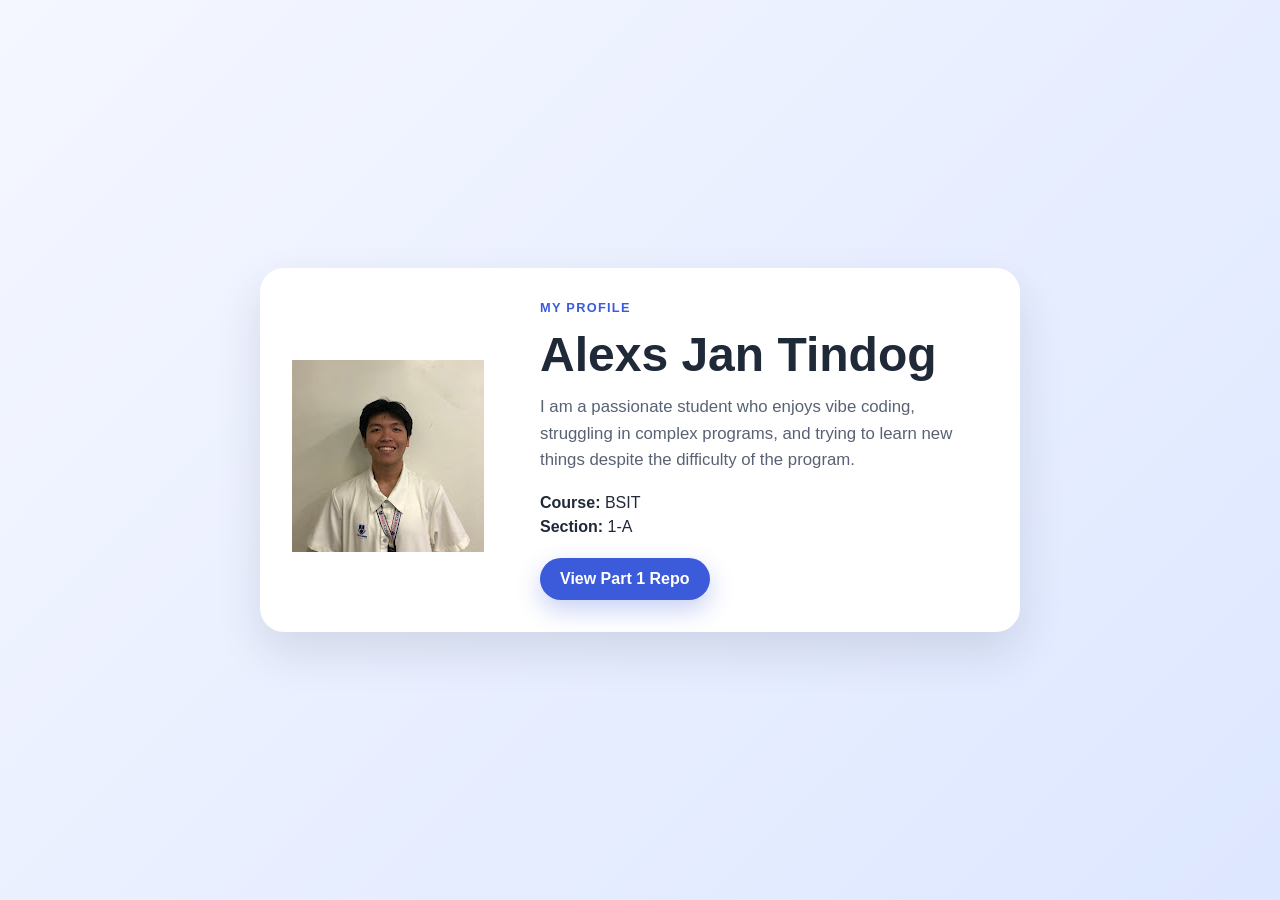
==== index.html @ 2eb02b96 "Add files via upload" ====
<!DOCTYPE html>
<html lang="en">
  <head>
    <meta charset="UTF-8" />
    <meta name="viewport" content="width=device-width, initial-scale=1.0" />
    <title>My Personal Page</title>
    <link rel="stylesheet" href="style.css" />
  </head>
  <body>
    <main class="page">
      <section class="profile-card">
        <div class="avatar">
          <img src="lex.jpg" alt="Description of the image">
        </div>

        <div class="content">
          <p class="eyebrow">My Profile</p>
          <h1>Alexs Jan Tindog</h1>

          <p class="bio">
            I am a passionate student who enjoys vibe coding,
            struggling in complex programs, and trying to learn new things despite the difficulty of the program.
          </p>

          <ul class="details">
            <li><strong>Course:</strong> BSIT</li>
            <li><strong>Section:</strong> 1-A</li>
          </ul>

          <div class="actions">
            <a class="button primary" href="https://github.com/abtinfo/github-desktop-practice" target="_blank" rel="noopener noreferrer">
              View Part 1 Repo
            </a>
          </div>
        </div>
      </section>
    </main>
  </body>
</html>
---- style.css ----
:root {
  --bg-1: #f5f7ff;
  --bg-2: #dde7ff;
  --card: #ffffff;
  --primary: #3b5bdb;
  --primary-dark: #2b3fa2;
  --accent: #e8eeff;
  --text: #1f2937;
  --muted: #586274;
  --shadow: rgba(31, 41, 55, 0.12);
}

* {
  box-sizing: border-box;
}

body {
  margin: 0;
  min-height: 100vh;
  font-family: Arial, Helvetica, sans-serif;
  background: linear-gradient(135deg, var(--bg-1), var(--bg-2));
  color: var(--text);
}

.page {
  min-height: 100vh;
  display: grid;
  place-items: center;
  padding: 24px;
}

.profile-card {
  width: min(760px, 100%);
  display: grid;
  grid-template-columns: 220px 1fr;
  gap: 28px;
  align-items: center;
  background: var(--card);
  border-radius: 24px;
  padding: 32px;
  box-shadow: 0 20px 45px var(--shadow);
}

.avatar {
  width: 180px;
  height: 180px;
  border-radius: 50%;
  background: linear-gradient(135deg, var(--primary), #7aa2ff);
  color: white;
  display: grid;
  place-items: center;
  font-size: 3rem;
  font-weight: 700;
  letter-spacing: 1px;
  box-shadow: inset 0 10px 30px rgba(255, 255, 255, 0.25);
}

.content {
  display: flex;
  flex-direction: column;
  gap: 12px;
}

.eyebrow {
  margin: 0;
  color: var(--primary);
  font-size: 0.8rem;
  font-weight: 700;
  text-transform: uppercase;
  letter-spacing: 0.1em;
}

h1 {
  margin: 0;
  font-size: clamp(2rem, 4vw, 3rem);
}

.bio {
  margin: 0;
  color: var(--muted);
  font-size: 1.05rem;
  line-height: 1.6;
}

.details {
  list-style: none;
  padding: 0;
  margin: 8px 0 0;
  display: grid;
  gap: 6px;
  color: var(--text);
  font-size: 1rem;
}

.actions {
  display: flex;
  flex-wrap: wrap;
  gap: 12px;
  margin-top: 10px;
}

.button {
  display: inline-block;
  padding: 12px 20px;
  border-radius: 999px;
  text-decoration: none;
  font-weight: 700;
  transition: transform 0.2s ease, box-shadow 0.2s ease;
}

.button:hover {
  transform: translateY(-1px);
}

.button.primary {
  background: var(--primary);
  color: white;
  box-shadow: 0 10px 25px rgba(59, 91, 219, 0.28);
}

.button.primary:hover {
  background: var(--primary-dark);
}

.button.secondary {
  background: var(--accent);
  color: var(--primary-dark);
}

@media (max-width: 640px) {
  .profile-card {
    grid-template-columns: 1fr;
    text-align: center;
    padding: 24px 20px;
  }

  .avatar {
    margin: 0 auto;
    width: 150px;
    height: 150px;
  }

  .actions {
    justify-content: center;
  }
}
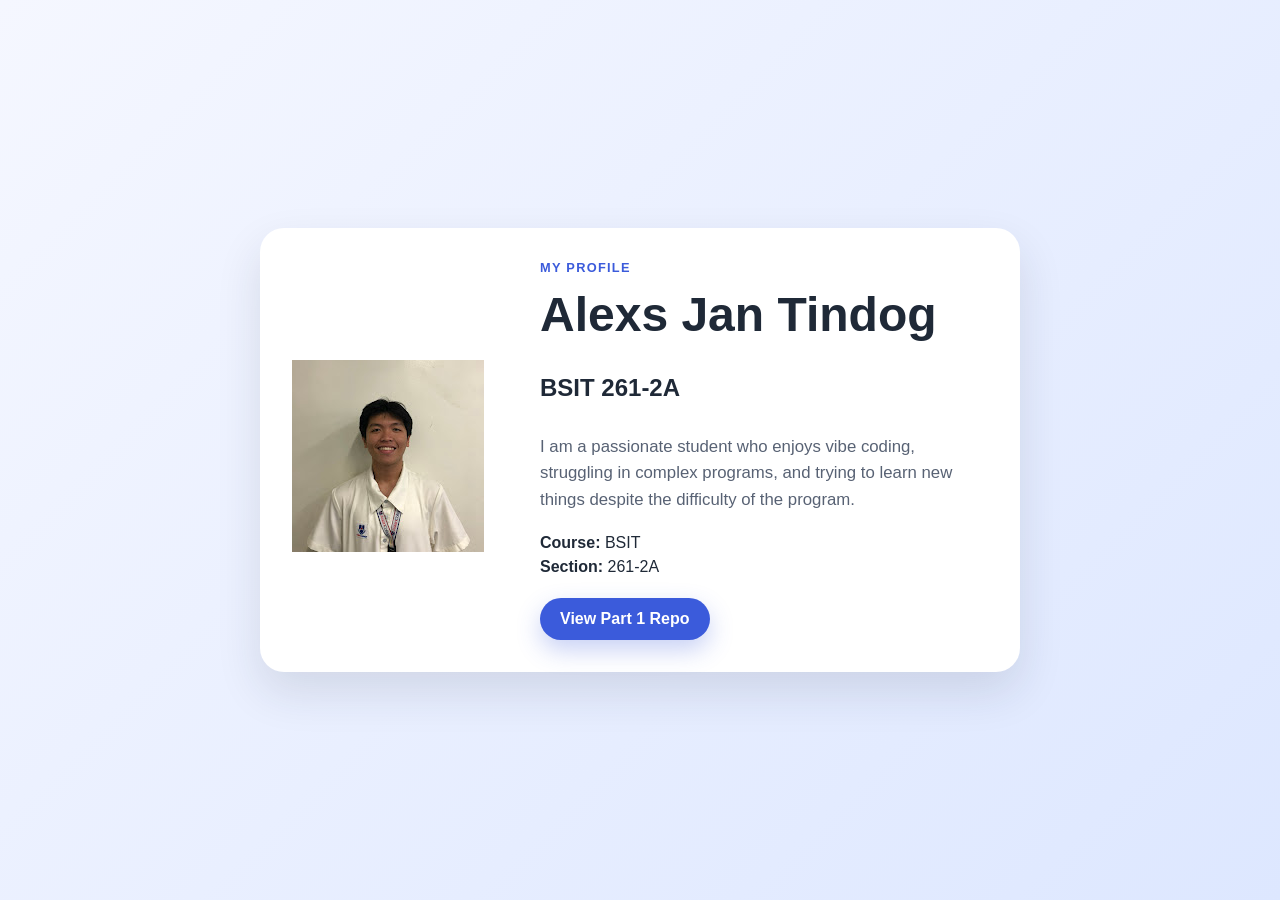
==== commit fbb53957: "Update index.html" ====
--- a/index.html
+++ b/index.html
@@ -16,6 +16,7 @@
         <div class="content">
           <p class="eyebrow">My Profile</p>
           <h1>Alexs Jan Tindog</h1>
+          <h2>BSIT 261-2A</h2>
 
           <p class="bio">
             I am a passionate student who enjoys vibe coding,
@@ -24,7 +25,7 @@
 
           <ul class="details">
             <li><strong>Course:</strong> BSIT</li>
-            <li><strong>Section:</strong> 1-A</li>
+            <li><strong>Section:</strong> 261-2A</li>
           </ul>
 
           <div class="actions">
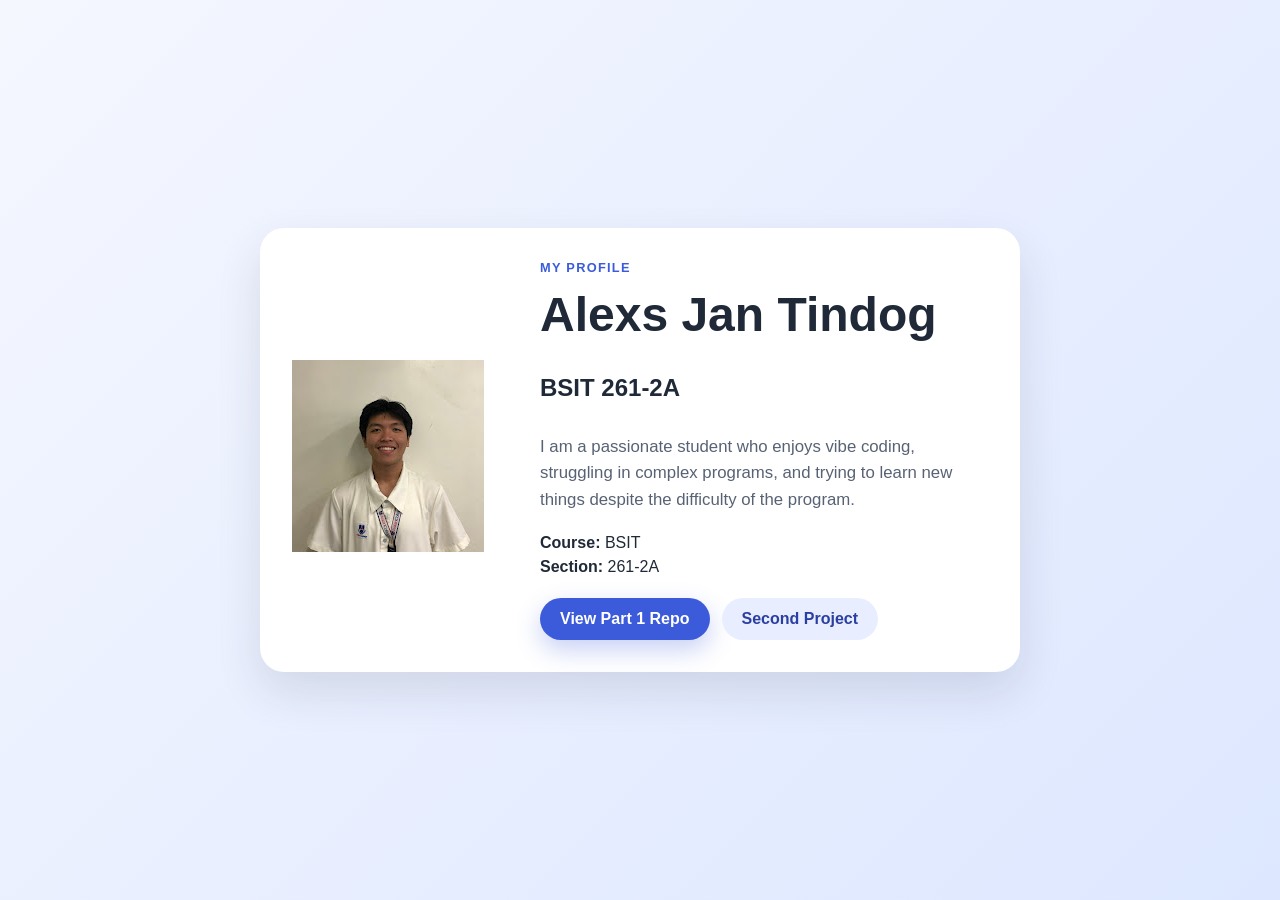
==== commit 66f8f89d: "Add text" ====
--- a/index.html
+++ b/index.html
@@ -32,6 +32,9 @@
             <a class="button primary" href="https://github.com/abtinfo/github-desktop-practice" target="_blank" rel="noopener noreferrer">
               View Part 1 Repo
             </a>
+            <a class="button secondary" href="project.html">
+              Second Project
+            </a>
           </div>
         </div>
       </section>
